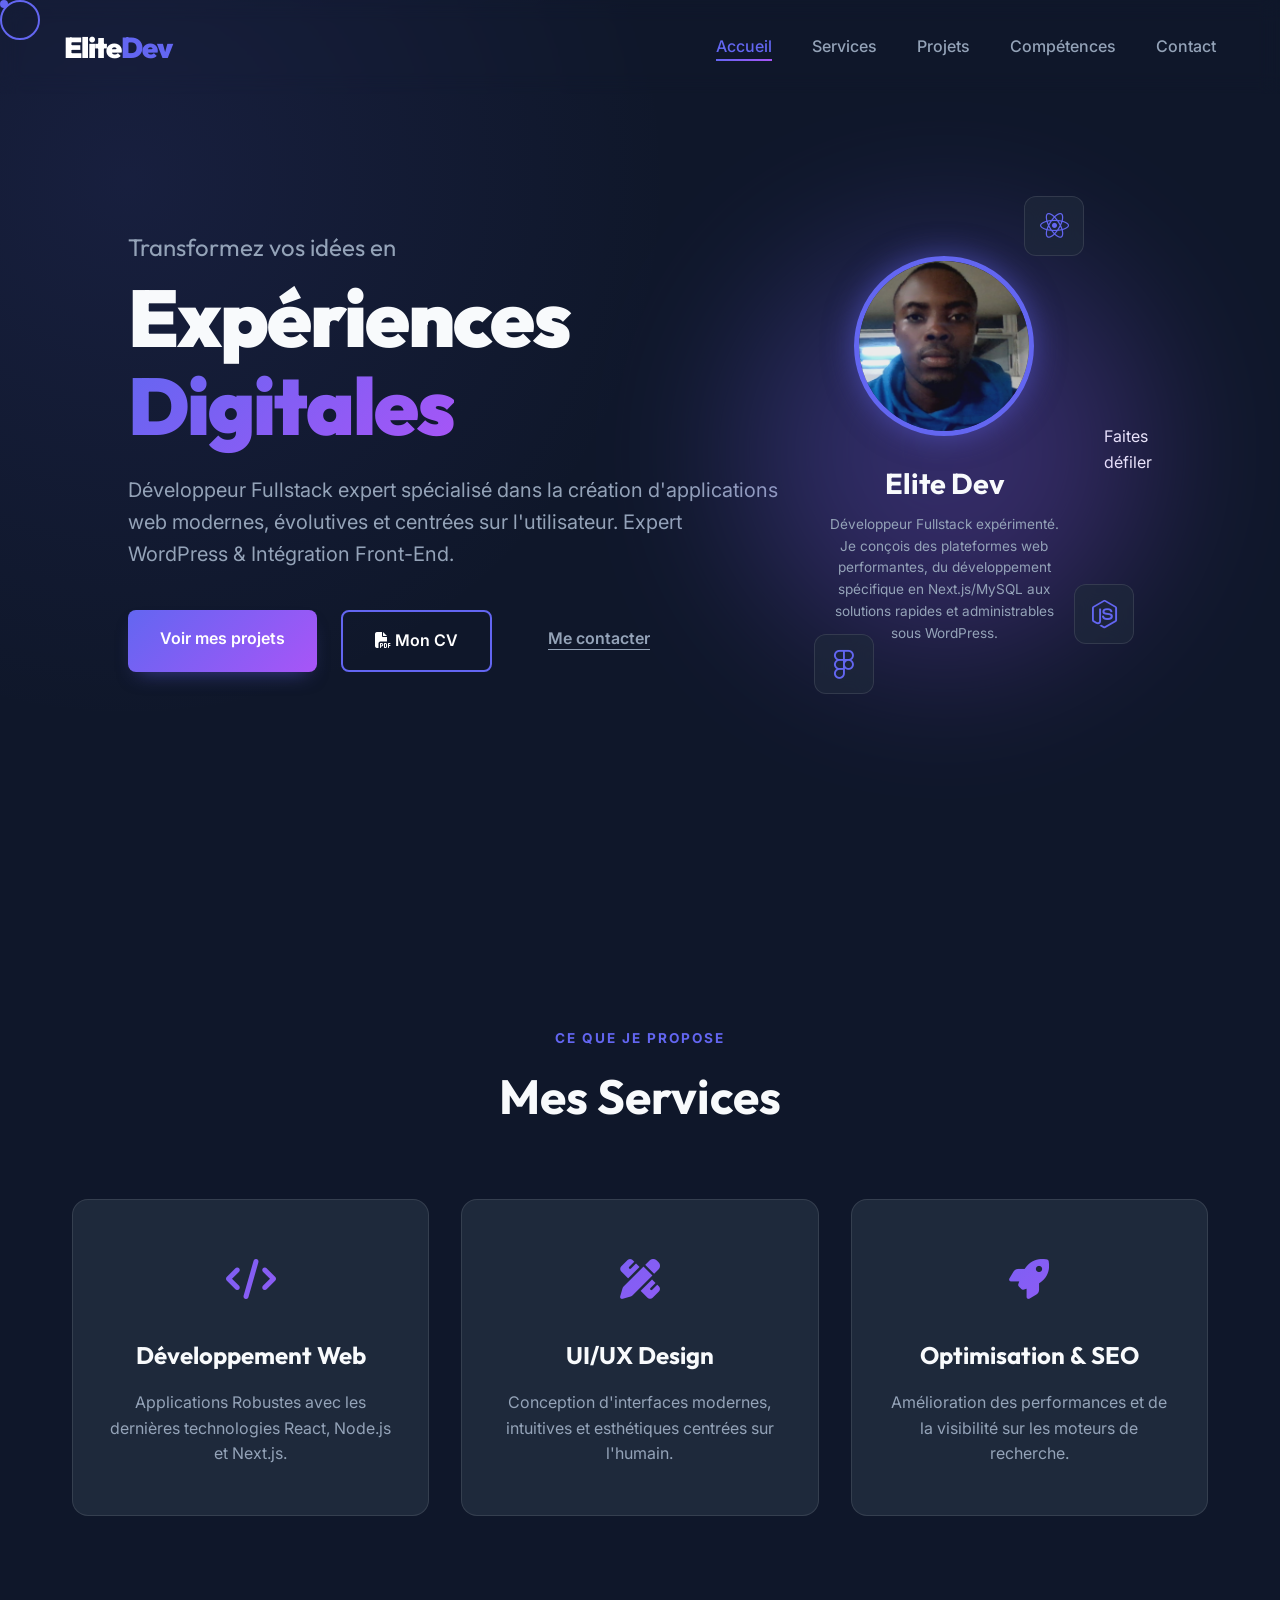
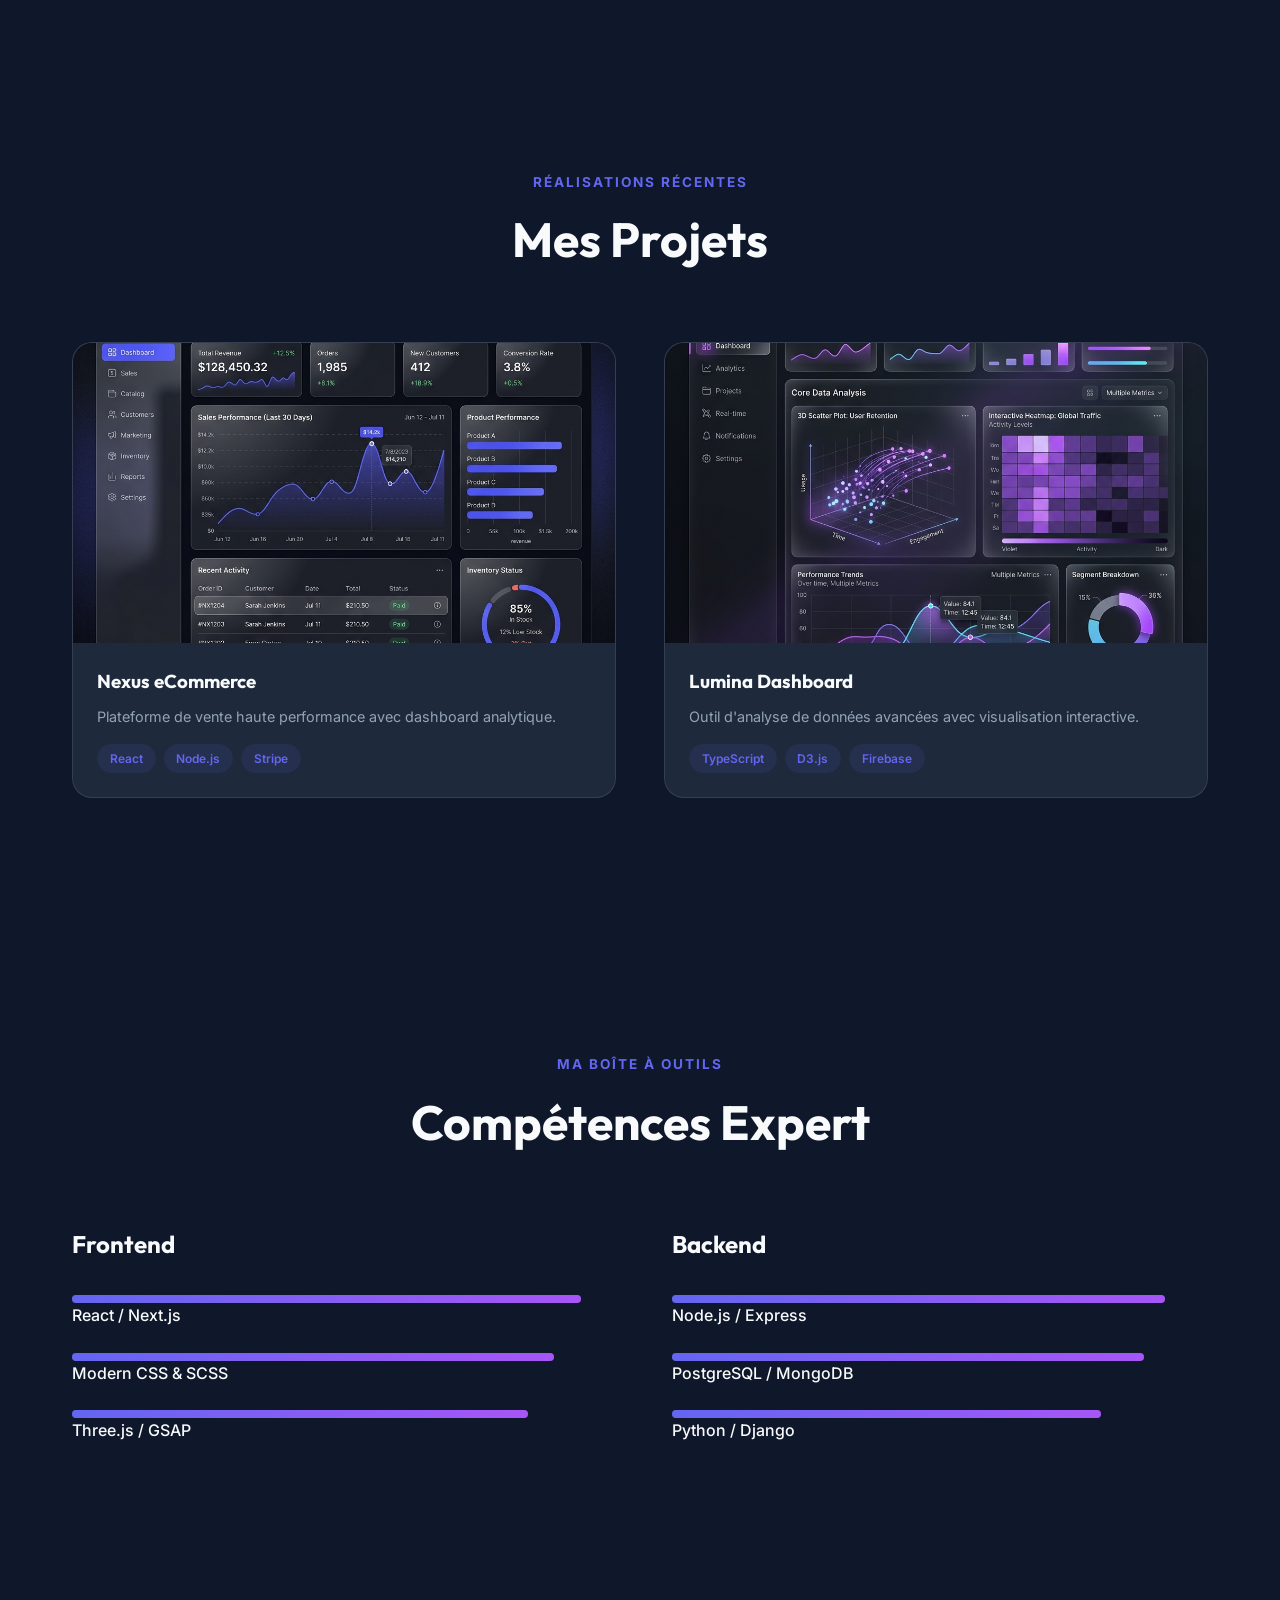
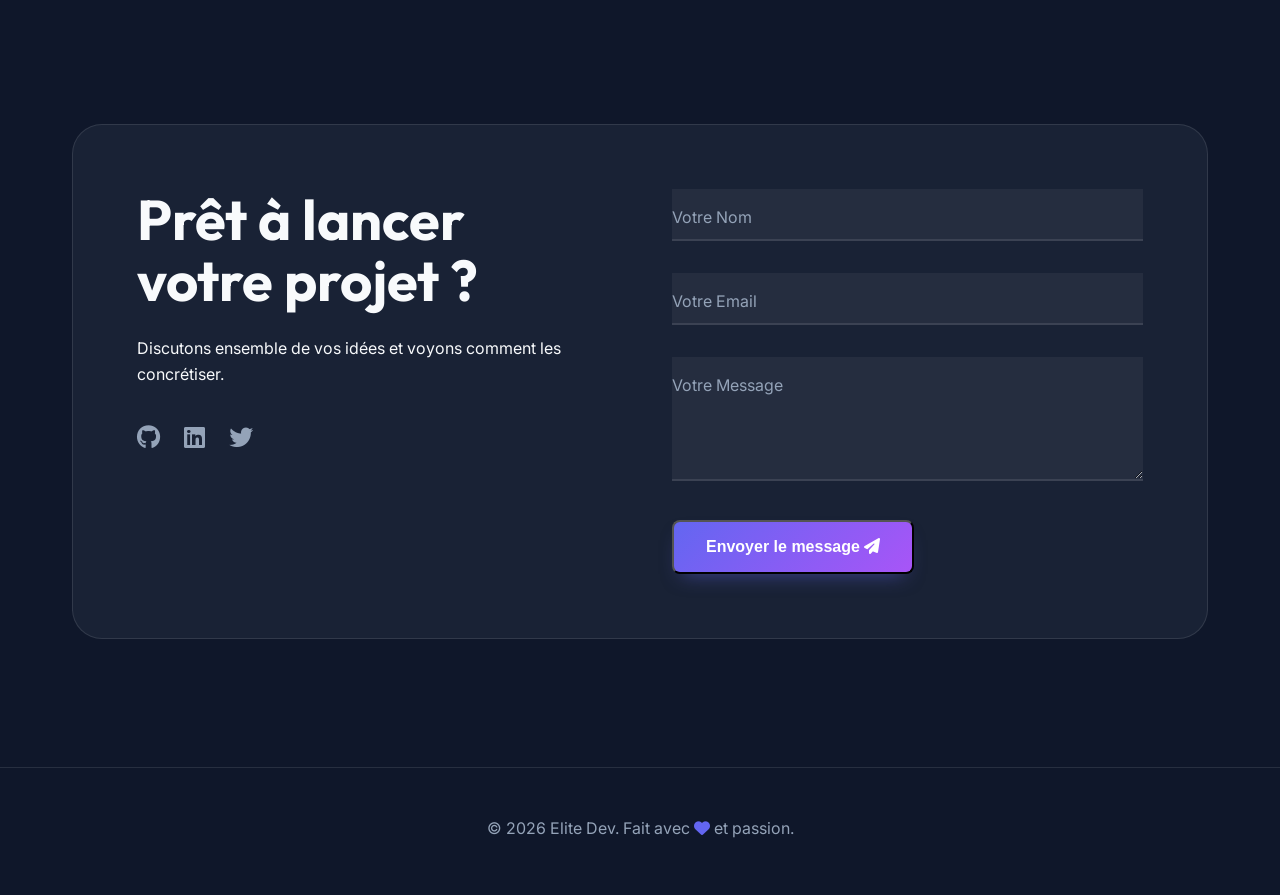
==== index.html @ 0e7a0e84 "oui" ====
<!DOCTYPE html>
<html lang="fr">

<head>
    <meta charset="UTF-8">
    <meta name="viewport" content="width=device-width, initial-scale=1.0">
    <meta name="description"
        content="Portfolio professionnel - Développeur Fullstack & UI/UX Designer à Douala, Cameroun. Création de solutions web modernes et performantes.">
    <meta name="keywords"
        content="Développeur Web Douala, Fullstack Developer Cameroun, Création site web Douala, UI/UX Designer Douala, Freelance Web Douala">
    <meta name="geo.region" content="CM-LT" />
    <meta name="geo.placename" content="Douala" />
    <meta name="geo.position" content="4.0475;9.7067" />
    <meta name="ICBM" content="4.0475, 9.7067" />
    <title>EliteDev | Développeur Fullstack & UX à Douala</title>
    <!-- Google Fonts: Inter & Outfit -->
    <link rel="preconnect" href="https://fonts.googleapis.com">
    <link rel="preconnect" href="https://fonts.gstatic.com" crossorigin>
    <link
        href="https://fonts.googleapis.com/css2?family=Inter:wght@300;400;600;700&family=Outfit:wght@400;700;900&display=swap"
        rel="stylesheet">
    <!-- Font Awesome for Icons -->
    <link rel="stylesheet" href="https://cdnjs.cloudflare.com/ajax/libs/font-awesome/6.4.0/css/all.min.css">
    <link rel="stylesheet" href="style.css">
</head>

<body class="dark-theme">
    <div class="cursor-dot"></div>
    <div class="cursor-outline"></div>

    <header>
        <nav id="navbar">
            <div class="logo">Elite<span>Dev</span></div>
            <ul class="nav-links">
                <li><a href="#home" class="active">Accueil</a></li>
                <li><a href="#services">Services</a></li>
                <li><a href="#projects">Projets</a></li>
                <li><a href="#skills">Compétences</a></li>
                <li><a href="#contact">Contact</a></li>
            </ul>
            <div class="burger">
                <div class="line1"></div>
                <div class="line2"></div>
                <div class="line3"></div>
            </div>
        </nav>
    </header>

    <main>
        <!-- Hero Section -->
        <section id="home" class="hero-section">
            <div class="hero-content">
                <h2 class="reveal">Transformez vos idées en</h2>
                <h1 class="reveal">Expériences <span class="gradient-text">Digitales</span></h1>
                <p class="reveal">Développeur Fullstack expert spécialisé dans la création d'applications web modernes,
                    évolutives et centrées sur l'utilisateur. Expert WordPress & Intégration Front-End.</p>
                <div class="hero-btns reveal">
                    <a href="#projects" class="btn btn-primary">Voir mes projets</a>
                    <a href="CV_EliteDev.pdf" class="btn btn-outline" download><i class="fas fa-file-pdf"></i> Mon
                        CV</a>
                    <a href="#contact" class="btn btn-text">Me contacter</a>
                </div>
            </div>
            <div class="hero-visual reveal">
                <div class="blob"></div>
                <div class="profile-card glass-card">
                    <img src="WIN_20250807_15_33_40_Pro.jpg" alt="Profile" class="profile-img">
                    <div class="profile-info">
                        <h3>Elite Dev</h3>
                        <p>Développeur Fullstack expérimenté. Je conçois des plateformes web performantes, du développement spécifique en Next.js/MySQL aux solutions rapides et administrables sous WordPress.</p>
                    </div>
                </div>
                <div class="floating-tech tech-1"><i class="fab fa-react"></i></div>
                <div class="floating-tech tech-2"><i class="fab fa-node-js"></i></div>
                <div class="floating-tech tech-3"><i class="fab fa-figma"></i></div>
            </div>
            <div class="scroll-down">
                <div class="mouse"></div>
                <span>Faites défiler</span>
            </div>
        </section>

        <!-- Services Section -->
        <section id="services" class="services-section section-padding">
            <div class="container">
                <div class="section-header">
                    <span class="subtitle">Ce que je propose</span>
                    <h2>Mes Services</h2>
                </div>
                <div class="services-grid">
                    <div class="service-card">
                        <div class="service-icon"><i class="fas fa-code"></i></div>
                        <h3>Développement Web</h3>
                        <p>Applications Robustes avec les dernières technologies React, Node.js et Next.js.</p>
                    </div>
                    <div class="service-card">
                        <div class="service-icon"><i class="fas fa-pencil-ruler"></i></div>
                        <h3>UI/UX Design</h3>
                        <p>Conception d'interfaces modernes, intuitives et esthétiques centrées sur l'humain.</p>
                    </div>
                    <div class="service-card">
                        <div class="service-icon"><i class="fas fa-rocket"></i></div>
                        <h3>Optimisation & SEO</h3>
                        <p>Amélioration des performances et de la visibilité sur les moteurs de recherche.</p>
                    </div>
                </div>
            </div>
        </section>

        <!-- Projects Section -->
        <section id="projects" class="projects-section section-padding">
            <div class="container">
                <div class="section-header">
                    <span class="subtitle">Réalisations récentes</span>
                    <h2>Mes Projets</h2>
                </div>
                <div class="projects-grid">
                    <!-- Project 1 -->
                    <div class="project-card reveal">
                        <div class="project-img">
                            <img src="project1.png" alt="Nexu eCommerce">
                            <div class="project-overlay">
                                <a href="#" class="btn-circle"><i class="fas fa-link"></i></a>
                            </div>
                        </div>
                        <div class="project-info">
                            <h3>Nexus eCommerce</h3>
                            <p>Plateforme de vente haute performance avec dashboard analytique.</p>
                            <div class="tags">
                                <span>React</span>
                                <span>Node.js</span>
                                <span>Stripe</span>
                            </div>
                        </div>
                    </div>
                    <!-- Template for other projects -->
                    <div class="project-card reveal">
                        <div class="project-img">
                            <img src="project2.png" alt="Lumina Dashboard">
                            <div class="project-overlay">
                                <a href="#" class="btn-circle"><i class="fas fa-link"></i></a>
                            </div>
                        </div>
                        <div class="project-info">
                            <h3>Lumina Dashboard</h3>
                            <p>Outil d'analyse de données avancées avec visualisation interactive.</p>
                            <div class="tags">
                                <span>TypeScript</span>
                                <span>D3.js</span>
                                <span>Firebase</span>
                            </div>
                        </div>
                    </div>
                </div>
            </div>
        </section>

        <!-- Skills Section -->
        <section id="skills" class="skills-section section-padding">
            <div class="container">
                <div class="section-header">
                    <span class="subtitle">Ma boîte à outils</span>
                    <h2>Compétences Expert</h2>
                </div>
                <div class="skills-wrapper">
                    <div class="skill-category">
                        <h3>Frontend</h3>
                        <div class="skill-bar">
                            <div class="skill-progress" style="width: 95%;"></div><span>React / Next.js</span>
                        </div>
                        <div class="skill-bar">
                            <div class="skill-progress" style="width: 90%;"></div><span>Modern CSS & SCSS</span>
                        </div>
                        <div class="skill-bar">
                            <div class="skill-progress" style="width: 85%;"></div><span>Three.js / GSAP</span>
                        </div>
                    </div>
                    <div class="skill-category">
                        <h3>Backend</h3>
                        <div class="skill-bar">
                            <div class="skill-progress" style="width: 92%;"></div><span>Node.js / Express</span>
                        </div>
                        <div class="skill-bar">
                            <div class="skill-progress" style="width: 88%;"></div><span>PostgreSQL / MongoDB</span>
                        </div>
                        <div class="skill-bar">
                            <div class="skill-progress" style="width: 80%;"></div><span>Python / Django</span>
                        </div>
                    </div>
                </div>
            </div>
        </section>

        <!-- Contact Section -->
        <section id="contact" class="contact-section section-padding">
            <div class="container">
                <div class="contact-box">
                    <div class="contact-info">
                        <h2>Prêt à lancer <br>votre projet ?</h2>
                        <p>Discutons ensemble de vos idées et voyons comment les concrétiser.</p>
                        <div class="social-links">
                            <a href="#"><i class="fab fa-github"></i></a>
                            <a href="#"><i class="fab fa-linkedin"></i></a>
                            <a href="#"><i class="fab fa-twitter"></i></a>
                        </div>
                    </div>
                    <form id="contact-form" class="contact-form">
                        <div class="input-group">
                            <input type="text" id="name" required placeholder=" ">
                            <label for="name">Votre Nom</label>
                        </div>
                        <div class="input-group">
                            <input type="email" id="email" required placeholder=" ">
                            <label for="email">Votre Email</label>
                        </div>
                        <div class="input-group">
                            <textarea id="message" required placeholder=" " rows="5"></textarea>
                            <label for="message">Votre Message</label>
                        </div>
                        <button type="submit" class="btn btn-primary">Envoyer le message <i
                                class="fas fa-paper-plane"></i></button>
                    </form>
                </div>
            </div>
        </section>
    </main>

    <footer>
        <div class="container">
            <p>&copy; 2026 Elite Dev. Fait avec <i class="fas fa-heart" style="color: var(--accent);"></i> et passion.
            </p>
        </div>
    </footer>

    <script src="app.js"></script>
</body>

</html>
---- style.css ----
:root {
    --primary: #0f172a;
    --secondary: #1e293b;
    --accent: #6366f1; /* Electric Indigo */
    --accent-glow: rgba(99, 102, 241, 0.5);
    --text: #f8fafc;
    --text-muted: #94a3b8;
    --white: #ffffff;
    --black: #000000;
    --gradient: linear-gradient(135deg, #6366f1 0%, #a855f7 100%);
    --glass: rgba(30, 41, 59, 0.7);
    --glass-border: rgba(255, 255, 255, 0.1);
    --transition: all 0.3s cubic-bezier(0.4, 0, 0.2, 1);
}

* {
    margin: 0;
    padding: 0;
    box-sizing: border-box;
}

html {
    scroll-behavior: smooth;
    font-size: 16px;
}

body {
    font-family: 'Inter', sans-serif;
    background-color: var(--primary);
    color: var(--text);
    line-height: 1.6;
    overflow-x: hidden;
    cursor: default; /* Fallback */
}

h1, h2, h3, .logo {
    font-family: 'Outfit', sans-serif;
}

.container {
    max-width: 1200px;
    margin: 0 auto;
    padding: 0 2rem;
}

.section-padding {
    padding: 8rem 0;
}

.gradient-text {
    background: var(--gradient);
    -webkit-background-clip: text;
    background-clip: text;
    -webkit-text-fill-color: transparent;
}

/* Custom Cursor */
.cursor-dot {
    width: 8px;
    height: 8px;
    background-color: var(--accent);
    position: fixed;
    border-radius: 50%;
    pointer-events: none;
    z-index: 9999;
}

.cursor-outline {
    width: 40px;
    height: 40px;
    border: 2px solid var(--accent);
    position: fixed;
    border-radius: 50%;
    pointer-events: none;
    z-index: 9998;
    transition: width 0.3s, height 0.3s;
}

/* Header & Navbar */
header {
    position: fixed;
    top: 0;
    width: 100%;
    z-index: 1000;
    transition: var(--transition);
}

nav {
    display: flex;
    justify-content: space-between;
    align-items: center;
    padding: 1.5rem 5%;
    background: transparent;
    backdrop-filter: blur(10px);
}

nav.scrolled {
    padding: 1rem 5%;
    background: var(--glass);
    border-bottom: 1px solid var(--glass-border);
}

.logo {
    font-size: 1.8rem;
    font-weight: 900;
    color: var(--white);
    letter-spacing: -1px;
}

.logo span {
    color: var(--accent);
}

.nav-links {
    display: flex;
    list-style: none;
    gap: 2.5rem;
}

.nav-links a {
    text-decoration: none;
    color: var(--text-muted);
    font-weight: 500;
    font-size: 1rem;
    transition: var(--transition);
    position: relative;
}

.nav-links a:hover, .nav-links a.active {
    color: var(--accent);
}

.nav-links a::after {
    content: '';
    position: absolute;
    bottom: -5px;
    left: 0;
    width: 0;
    height: 2px;
    background: var(--gradient);
    transition: var(--transition);
}

.nav-links a:hover::after, .nav-links a.active::after {
    width: 100%;
}

/* Burger Menu Style */
.burger {
    display: none;
    cursor: pointer;
    z-index: 1001;
}

.burger div {
    width: 25px;
    height: 3px;
    background-color: var(--white);
    margin: 5px;
    transition: var(--transition);
}

/* Hero Section */
.hero-section {
    height: 100vh;
    display: flex;
    align-items: center;
    justify-content: space-between;
    padding: 0 10%;
    position: relative;
    background: radial-gradient(circle at 10% 20%, rgba(99, 102, 241, 0.1) 0%, transparent 40%);
}

.hero-content h2 {
    font-size: 1.5rem;
    color: var(--text-muted);
    font-weight: 400;
    margin-bottom: 0.5rem;
}

.hero-content h1 {
    font-size: 5rem;
    font-weight: 900;
    line-height: 1.1;
    margin-bottom: 1.5rem;
    letter-spacing: -2px;
}

.hero-content p {
    font-size: 1.25rem;
    color: var(--text-muted);
    margin-bottom: 2.5rem;
}

.hero-btns {
    display: flex;
    gap: 1.5rem;
}

.btn {
    padding: 1rem 2rem;
    border-radius: 8px;
    text-decoration: none;
    font-weight: 600;
    display: inline-block;
    transition: var(--transition);
    cursor: pointer;
    font-size: 1rem;
}

.btn-primary {
    background: var(--gradient);
    color: var(--white);
    box-shadow: 0 10px 20px -10px var(--accent-glow);
}

.btn-outline {
    background: transparent;
    color: var(--white);
    border: 2px solid var(--accent); /* Renforcement pour le CV */
}

.btn-text {
    background: transparent;
    color: var(--text-muted);
    text-decoration: underline;
    text-underline-offset: 5px;
}

.btn-primary:hover {
    transform: translateY(-5px);
    box-shadow: 0 15px 30px -10px var(--accent-glow);
}

.btn-outline:hover {
    background: var(--accent);
    color: var(--white);
}

.btn-text:hover {
    color: var(--accent);
}

.hero-visual {
    position: relative;
    flex-basis: 40%;
}

.blob {
    position: absolute;
    top: 50%;
    left: 50%;
    transform: translate(-50%, -50%);
    width: 400px;
    height: 400px;
    background: var(--gradient);
    border-radius: 50%;
    filter: blur(80px);
    opacity: 0.3;
    animation: move 20s infinite alternate;
}

.profile-card {
    display: flex;
    flex-direction: column; /* Mise en colonnes pour plus d'impact */
    align-items: center;
    gap: 1.5rem;
    padding: 2.5rem;
    min-width: 320px;
    position: relative;
    z-index: 5;
    text-align: center;
}

.profile-img {
    width: 180px; /* Sensiblement agrandie */
    height: 180px;
    border-radius: 50%;
    object-fit: cover;
    border: 5px solid var(--accent);
    box-shadow: 0 0 30px var(--accent-glow);
}

.profile-info h3 {
    font-size: 1.8rem;
    margin-bottom: 0.5rem;
}

.profile-info p {
    font-size: 0.85rem;
    color: var(--text-muted);
}

.floating-tech {
    position: absolute;
    width: 60px;
    height: 60px;
    background: var(--glass);
    border: 1px solid var(--glass-border);
    border-radius: 12px;
    display: flex;
    align-items: center;
    justify-content: center;
    font-size: 1.8rem;
    color: var(--accent);
    backdrop-filter: blur(10px);
    animation: float 4s ease-in-out infinite;
}

.tech-1 { top: -20px; right: 20px; animation-delay: 0s; }
.tech-2 { bottom: 40px; right: -30px; animation-delay: 1s; }
.tech-3 { bottom: -10px; left: 30px; animation-delay: 2s; }

@keyframes float {
    0%, 100% { transform: translateY(0); }
    50% { transform: translateY(-15px); }
}

/* Services */
.section-header {
    text-align: center;
    margin-bottom: 4rem;
}

.subtitle {
    color: var(--accent);
    text-transform: uppercase;
    font-weight: 700;
    letter-spacing: 2px;
    font-size: 0.85rem;
    display: block;
    margin-bottom: 0.5rem;
}

.section-header h2 {
    font-size: 3rem;
    font-weight: 700;
}

.services-grid {
    display: grid;
    grid-template-columns: repeat(auto-fit, minmax(300px, 1fr));
    gap: 2rem;
}

.service-card {
    background: var(--secondary);
    padding: 3rem 2rem;
    border-radius: 16px;
    border: 1px solid var(--glass-border);
    transition: var(--transition);
    text-align: center;
}

.service-card:hover {
    transform: translateY(-10px);
    border-color: var(--accent);
    box-shadow: 0 20px 40px -20px var(--accent-glow);
}

.service-icon {
    font-size: 2.5rem;
    background: var(--gradient);
    -webkit-background-clip: text;
    background-clip: text;
    -webkit-text-fill-color: transparent;
    margin-bottom: 1.5rem;
}

.service-card h3 {
    font-size: 1.5rem;
    margin-bottom: 1rem;
}

.service-card p {
    color: var(--text-muted);
}

/* Projects */
.projects-grid {
    display: grid;
    grid-template-columns: repeat(auto-fit, minmax(400px, 1fr));
    gap: 3rem;
}

.project-card {
    border-radius: 20px;
    overflow: hidden;
    background: var(--secondary);
    border: 1px solid var(--glass-border);
}

.project-img {
    height: 300px;
    background: #111; /* Placeholder */
    position: relative;
    overflow: hidden;
}

.project-img img {
    width: 100%;
    height: 100%;
    object-fit: cover;
    transition: transform 0.5s ease;
}

.project-card:hover .project-img img {
    transform: scale(1.1);
}

.project-overlay {
    position: absolute;
    top: 0; left: 0; width: 100%; height: 100%;
    background: rgba(15, 23, 42, 0.8);
    display: flex;
    align-items: center;
    justify-content: center;
    opacity: 0;
    transition: var(--transition);
}

.project-card:hover .project-overlay {
    opacity: 1;
}

.btn-circle {
    width: 60px;
    height: 60px;
    border-radius: 50%;
    background: var(--accent);
    color: var(--white);
    display: flex;
    align-items: center;
    justify-content: center;
    font-size: 1.5rem;
    text-decoration: none;
}

.project-info {
    padding: 1.5rem;
}

.project-info h3 {
    margin-bottom: 0.5rem;
}

.project-info p {
    color: var(--text-muted);
    font-size: 0.9rem;
    margin-bottom: 1rem;
}

.tags {
    display: flex;
    gap: 0.5rem;
    flex-wrap: wrap;
}

.tags span {
    background: rgba(99, 102, 241, 0.1);
    color: var(--accent);
    padding: 0.3rem 0.8rem;
    border-radius: 20px;
    font-size: 0.75rem;
    font-weight: 600;
}

/* Skills */
.skills-wrapper {
    display: grid;
    grid-template-columns: 1fr 1fr;
    gap: 4rem;
}

.skill-category h3 {
    margin-bottom: 2rem;
    font-size: 1.5rem;
}

.skill-bar {
    margin-bottom: 1.5rem;
    position: relative;
}

.skill-bar span {
    display: block;
    margin-bottom: 0.5rem;
    font-weight: 500;
}

.skill-progress {
    height: 8px;
    background: var(--glass-border);
    border-radius: 4px;
    position: relative;
    overflow: hidden;
}

.skill-progress::after {
    content: '';
    position: absolute;
    left: 0; top: 0;
    height: 100%;
    background: var(--gradient);
    width: 0;
    transition: 1.5s ease-out;
}

/* Progress animation handled by JS Intersection Observer later */
.skill-progress.active::after {
    width: 100%; /* Will be controlled by inline style */
}

/* Contact */
.contact-box {
    display: grid;
    grid-template-columns: 1fr 1fr;
    gap: 4rem;
    background: var(--glass);
    padding: 4rem;
    border-radius: 30px;
    border: 1px solid var(--glass-border);
}

.contact-info h2 {
    font-size: 3.5rem;
    line-height: 1.1;
    margin-bottom: 1.5rem;
}

.social-links {
    display: flex;
    gap: 1.5rem;
    margin-top: 2rem;
}

.social-links a {
    font-size: 1.5rem;
    color: var(--text-muted);
    transition: var(--transition);
}

.social-links a:hover {
    color: var(--accent);
    transform: translateY(-3px);
}

.input-group {
    position: relative;
    margin-bottom: 2rem;
}

.input-group input, .input-group textarea {
    width: 100%;
    background: rgba(255, 255, 255, 0.05);
    border: none;
    border-bottom: 2px solid var(--glass-border);
    padding: 1rem 0;
    color: var(--white);
    font-size: 1rem;
    outline: none;
    transition: var(--transition);
}

.input-group label {
    position: absolute;
    left: 0;
    top: 1rem;
    color: var(--text-muted);
    pointer-events: none;
    transition: var(--transition);
}

.input-group input:focus + label,
.input-group input:not(:placeholder-shown) + label,
.input-group textarea:focus + label,
.input-group textarea:not(:placeholder-shown) + label {
    top: -1.2rem;
    font-size: 0.8rem;
    color: var(--accent);
}

.input-group input:focus, .input-group textarea:focus {
    border-color: var(--accent);
}

/* Footer */
footer {
    padding: 3rem 0;
    border-top: 1px solid var(--glass-border);
    text-align: center;
}

footer p {
    color: var(--text-muted);
}

/* Responsive */
@media (max-width: 992px) {
    .hero-section {
        flex-direction: column;
        justify-content: center;
        text-align: center;
        padding-top: 8rem;
    }
    .hero-content h1 { font-size: 3.5rem; }
    .hero-visual { display: none; }
    .contact-box { grid-template-columns: 1fr; padding: 2rem; }
}

@media (max-width: 768px) {
    .nav-links {
        position: fixed;
        right: 0px;
        height: 100vh;
        top: 0px;
        background-color: var(--secondary);
        display: flex;
        flex-direction: column;
        align-items: center;
        justify-content: center;
        width: 70%;
        transform: translateX(100%);
        transition: transform 0.5s ease-in;
        z-index: 1000;
        gap: 3rem;
        box-shadow: -10px 0 30px rgba(0,0,0,0.5);
    }

    .nav-links.nav-active {
        transform: translateX(0%);
    }

    .burger {
        display: block;
    }

    .skills-wrapper { grid-template-columns: 1fr; }
    .section-header h2 { font-size: 2.2rem; }
}

/* Burger Animation */
.toggle .line1 {
    transform: rotate(-45deg) translate(-5px, 6px);
}
.toggle .line2 {
    opacity: 0;
}
.toggle .line3 {
    transform: rotate(45deg) translate(-5px, -6px);
}

/* Code Syntax Highlighting */
.code-keyword { color: #c678dd; }
.code-var { color: #e06c75; }
.code-prop { color: #d19a66; }
.code-string { color: #98c379; }

@keyframes move {
    0% { transform: translate(-50%, -50%) scale(1); }
    100% { transform: translate(-30%, -40%) scale(1.2); }
}

.reveal {
    opacity: 0;
    transform: translateY(30px);
    transition: 1s cubic-bezier(0.17, 0.85, 0.438, 0.99);
}

.reveal.visible {
    opacity: 1;
    transform: translateY(0);
}
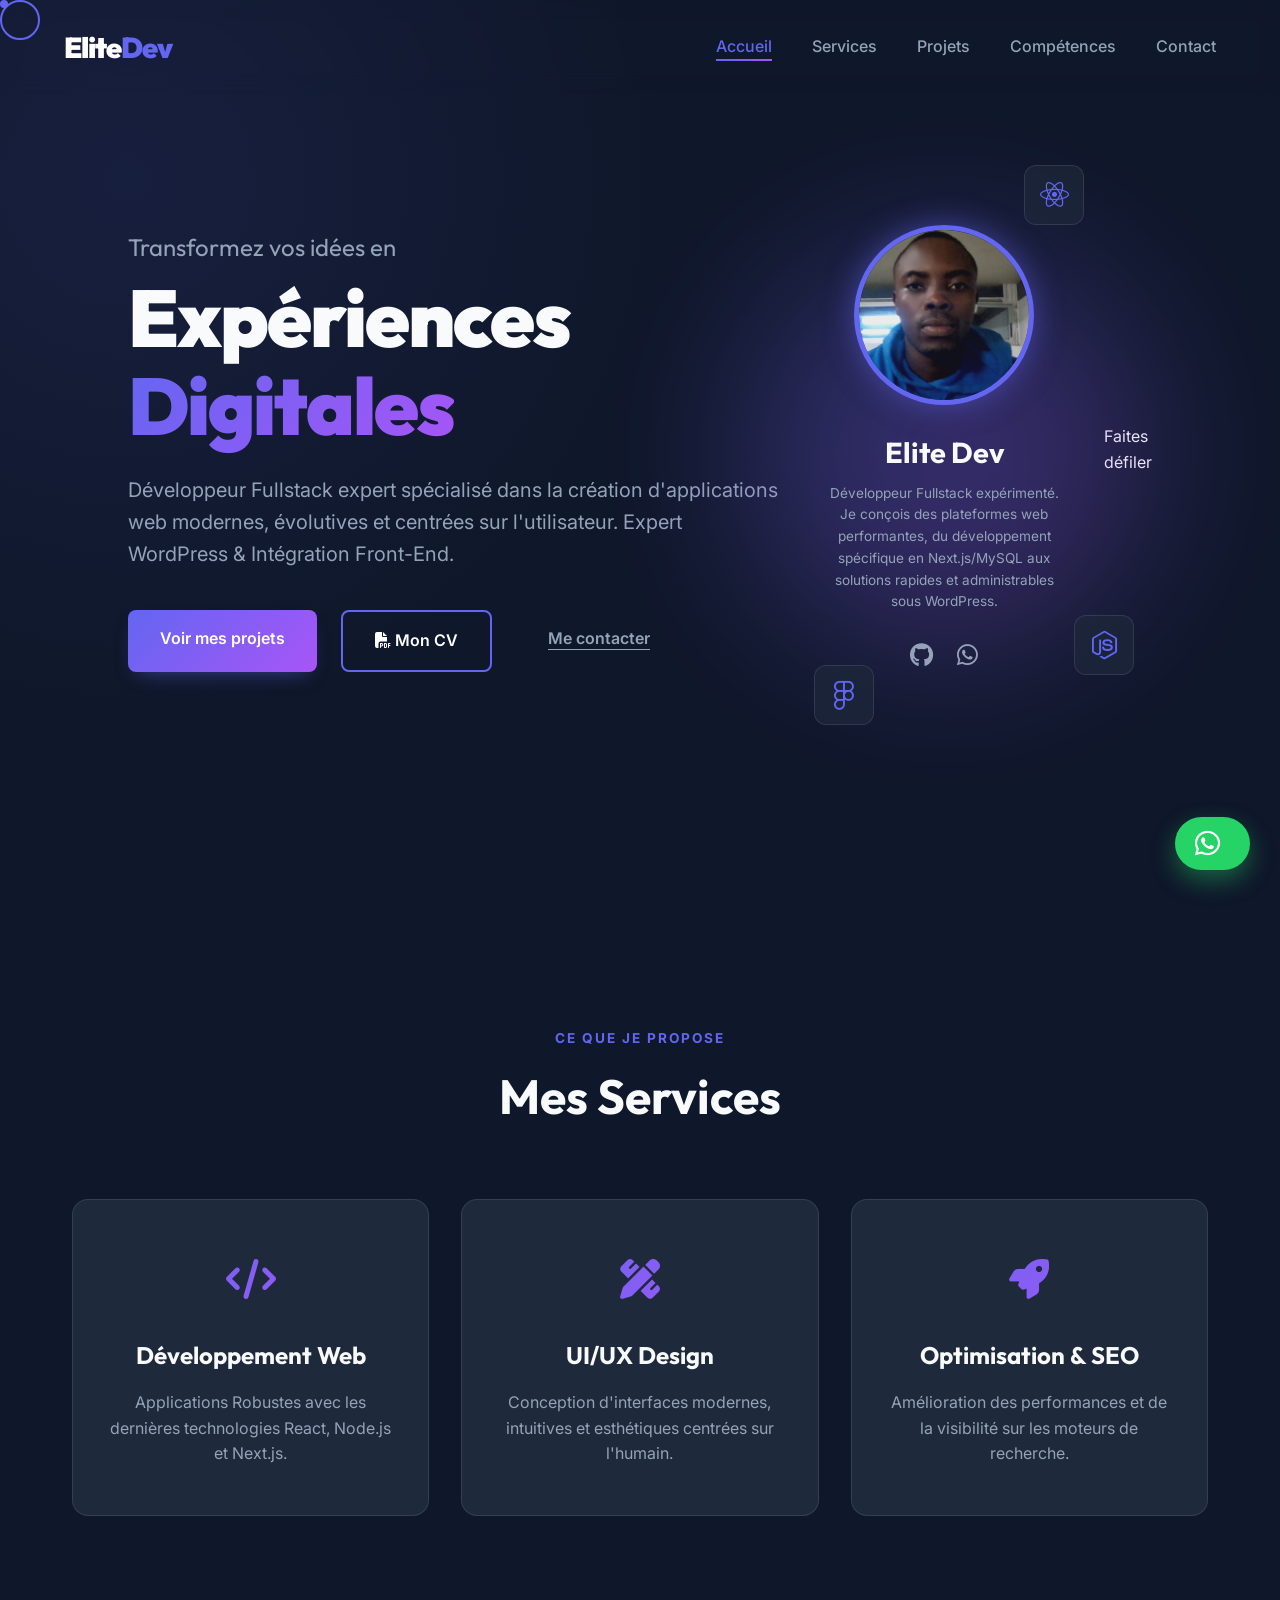
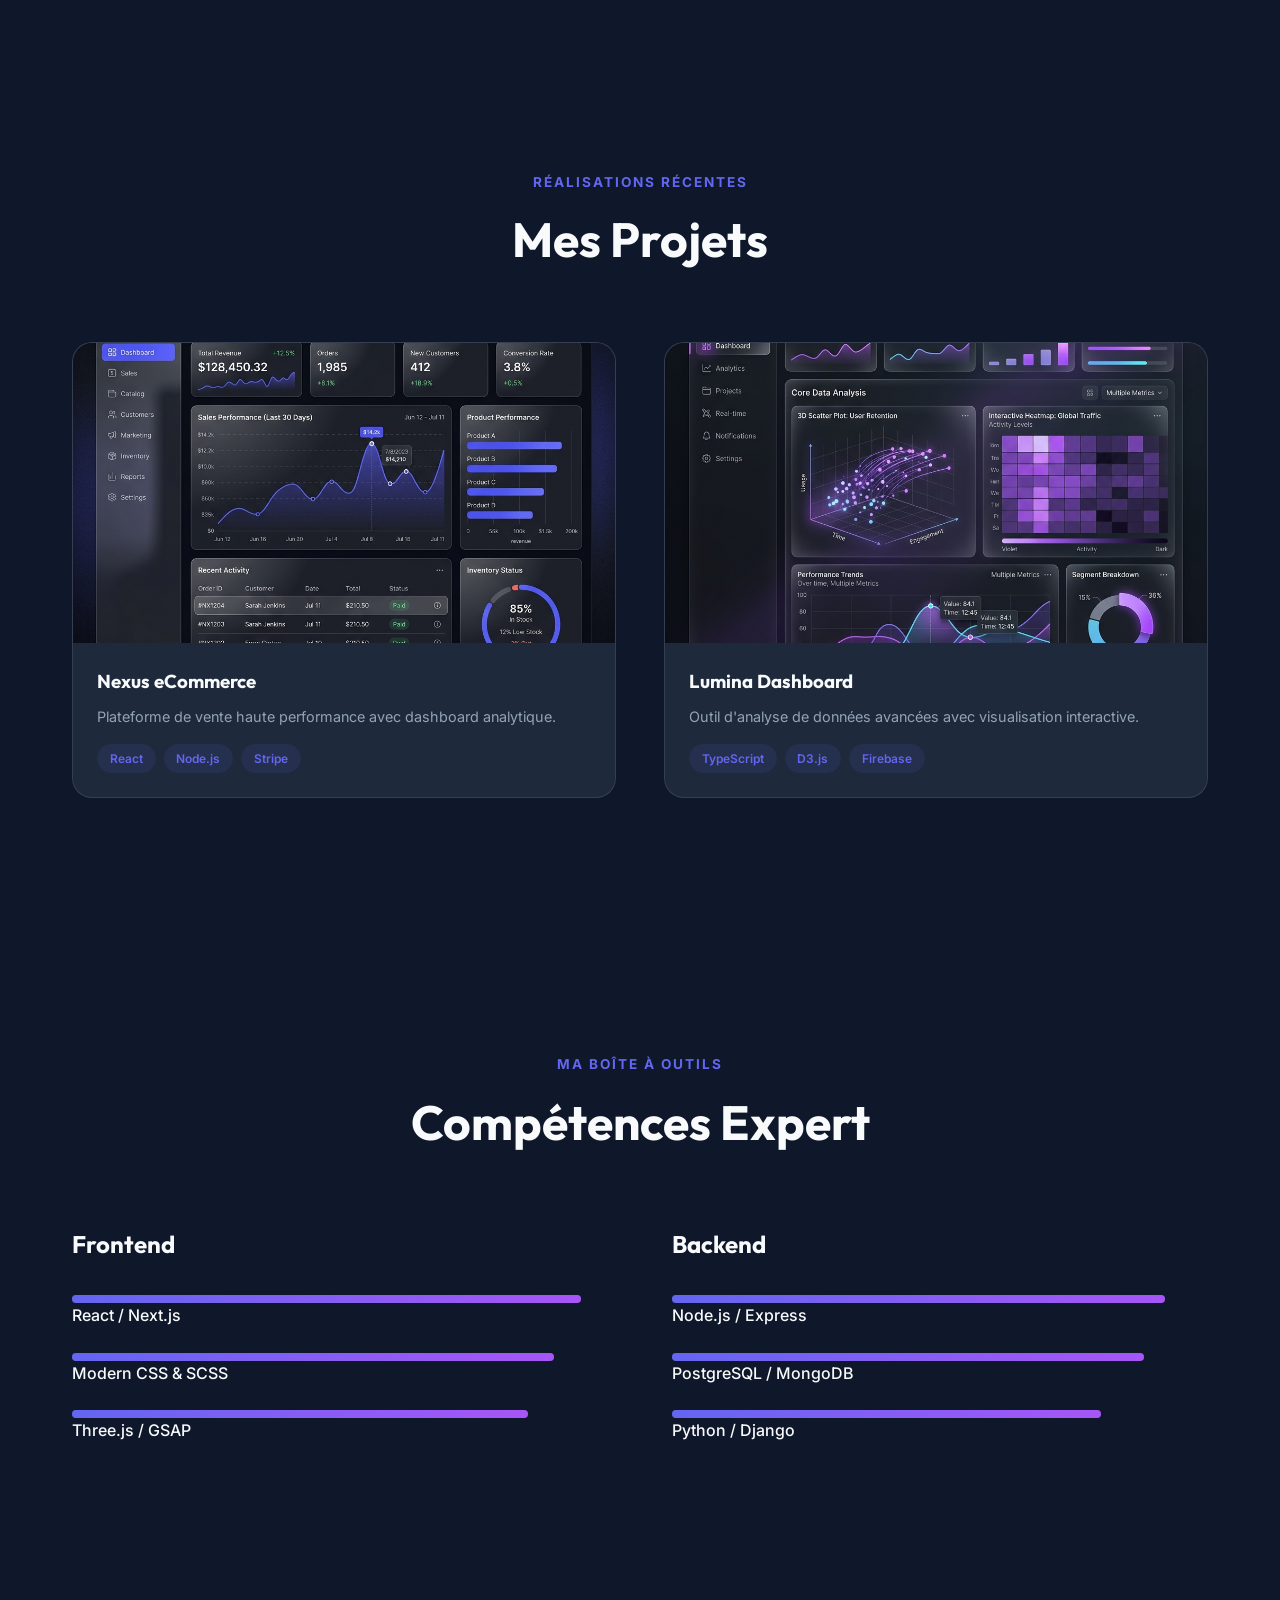
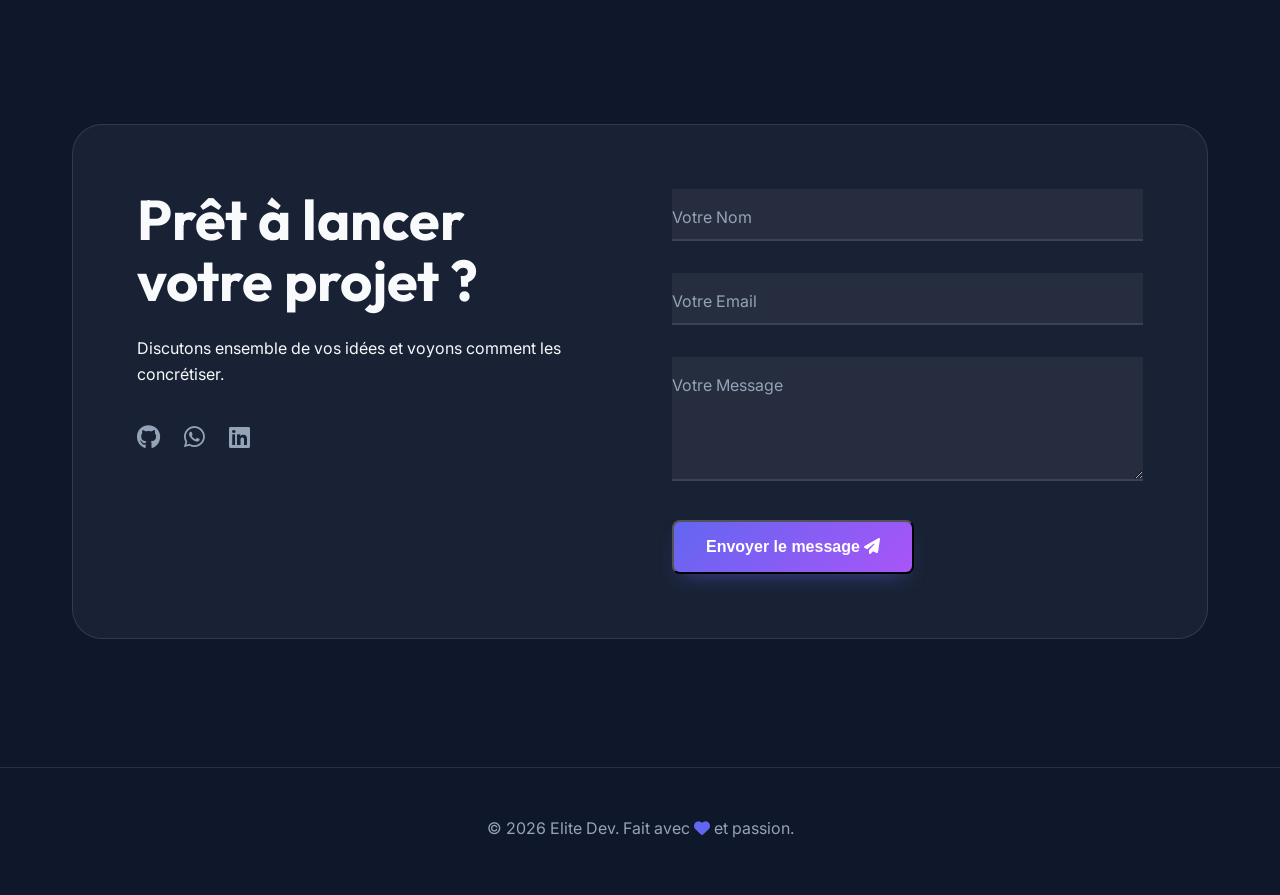
==== commit e6b16376: "Mise à jour du portfolio : contact et design" ====
--- a/index.html
+++ b/index.html
@@ -67,7 +67,13 @@
                     <img src="WIN_20250807_15_33_40_Pro.jpg" alt="Profile" class="profile-img">
                     <div class="profile-info">
                         <h3>Elite Dev</h3>
-                        <p>Développeur Fullstack expérimenté. Je conçois des plateformes web performantes, du développement spécifique en Next.js/MySQL aux solutions rapides et administrables sous WordPress.</p>
+                        <p>Développeur Fullstack expérimenté. Je conçois des plateformes web performantes, du
+                            développement spécifique en Next.js/MySQL aux solutions rapides et administrables sous
+                            WordPress.</p>
+                        <div class="profile-socials">
+                            <a href="https://github.com/Proprenana" target="_blank" rel="noopener noreferrer"><i class="fab fa-github"></i></a>
+                            <a href="https://wa.me/237656687317" target="_blank" rel="noopener noreferrer"><i class="fab fa-whatsapp"></i></a>
+                        </div>
                     </div>
                 </div>
                 <div class="floating-tech tech-1"><i class="fab fa-react"></i></div>
@@ -199,9 +205,9 @@
                         <h2>Prêt à lancer <br>votre projet ?</h2>
                         <p>Discutons ensemble de vos idées et voyons comment les concrétiser.</p>
                         <div class="social-links">
-                            <a href="#"><i class="fab fa-github"></i></a>
+                            <a href="https://github.com/Proprenana" target="_blank" rel="noopener noreferrer"><i class="fab fa-github"></i></a>
+                            <a href="https://wa.me/237656687317" target="_blank" rel="noopener noreferrer"><i class="fab fa-whatsapp"></i></a>
                             <a href="#"><i class="fab fa-linkedin"></i></a>
-                            <a href="#"><i class="fab fa-twitter"></i></a>
                         </div>
                     </div>
                     <form id="contact-form" class="contact-form">
@@ -232,6 +238,13 @@
         </div>
     </footer>
 
+    <div class="whatsapp-float">
+        <a href="https://wa.me/237656687317" target="_blank" rel="noopener noreferrer">
+            <i class="fab fa-whatsapp"></i>
+            <span>Discuter sur WhatsApp</span>
+        </a>
+    </div>
+
     <script src="app.js"></script>
 </body>
 
--- a/style.css
+++ b/style.css
@@ -43,6 +43,13 @@
     padding: 0 2rem;
 }
 
+@media (max-width: 768px) {
+    .container {
+        padding: 0 1.5rem;
+    }
+}
+
+
 .section-padding {
     padding: 8rem 0;
 }
@@ -76,6 +83,14 @@
     transition: width 0.3s, height 0.3s;
 }
 
+/* Hide cursor on touch devices */
+@media (hover: none) and (pointer: coarse) {
+    .cursor-dot, .cursor-outline {
+        display: none;
+    }
+}
+
+
 /* Header & Navbar */
 header {
     position: fixed;
@@ -162,7 +177,7 @@
 
 /* Hero Section */
 .hero-section {
-    height: 100vh;
+    min-height: 100vh;
     display: flex;
     align-items: center;
     justify-content: space-between;
@@ -170,6 +185,7 @@
     position: relative;
     background: radial-gradient(circle at 10% 20%, rgba(99, 102, 241, 0.1) 0%, transparent 40%);
 }
+
 
 .hero-content h2 {
     font-size: 1.5rem;
@@ -195,7 +211,9 @@
 .hero-btns {
     display: flex;
     gap: 1.5rem;
-}
+    flex-wrap: wrap;
+}
+
 
 .btn {
     padding: 1rem 2rem;
@@ -245,6 +263,7 @@
     position: relative;
     flex-basis: 40%;
 }
+
 
 .blob {
     position: absolute;
@@ -289,6 +308,24 @@
 .profile-info p {
     font-size: 0.85rem;
     color: var(--text-muted);
+    margin-bottom: 1.5rem;
+}
+
+.profile-socials {
+    display: flex;
+    justify-content: center;
+    gap: 1.5rem;
+}
+
+.profile-socials a {
+    font-size: 1.5rem;
+    color: var(--text-muted);
+    transition: var(--transition);
+}
+
+.profile-socials a:hover {
+    color: var(--accent);
+    transform: scale(1.2);
 }
 
 .floating-tech {
@@ -339,9 +376,10 @@
 
 .services-grid {
     display: grid;
-    grid-template-columns: repeat(auto-fit, minmax(300px, 1fr));
+    grid-template-columns: repeat(auto-fit, minmax(280px, 1fr));
     gap: 2rem;
 }
+
 
 .service-card {
     background: var(--secondary);
@@ -379,9 +417,10 @@
 /* Projects */
 .projects-grid {
     display: grid;
-    grid-template-columns: repeat(auto-fit, minmax(400px, 1fr));
+    grid-template-columns: repeat(auto-fit, minmax(320px, 1fr));
     gap: 3rem;
 }
+
 
 .project-card {
     border-radius: 20px;
@@ -597,16 +636,49 @@
 
 /* Responsive */
 @media (max-width: 992px) {
+    .section-padding {
+        padding: 5rem 0;
+    }
+
     .hero-section {
-        flex-direction: column;
+        flex-direction: column-reverse;
         justify-content: center;
         text-align: center;
-        padding-top: 8rem;
-    }
-    .hero-content h1 { font-size: 3.5rem; }
-    .hero-visual { display: none; }
-    .contact-box { grid-template-columns: 1fr; padding: 2rem; }
-}
+        padding: 8rem 5% 4rem;
+        gap: 4rem;
+    }
+
+    .hero-content h1 {
+        font-size: 3.5rem;
+    }
+
+    .hero-btns {
+        justify-content: center;
+    }
+
+    .hero-visual {
+        flex-basis: auto;
+        width: 100%;
+        display: flex;
+        justify-content: center;
+    }
+
+    .blob {
+        width: 300px;
+        height: 300px;
+    }
+
+    .contact-box {
+        grid-template-columns: 1fr;
+        padding: 2.5rem;
+        gap: 3rem;
+    }
+    
+    .contact-info h2 {
+        font-size: 2.5rem;
+    }
+}
+
 
 @media (max-width: 768px) {
     .nav-links {
@@ -619,25 +691,105 @@
         flex-direction: column;
         align-items: center;
         justify-content: center;
-        width: 70%;
+        width: 100%;
         transform: translateX(100%);
-        transition: transform 0.5s ease-in;
+        transition: transform 0.5s cubic-bezier(0.77, 0.2, 0.05, 1);
         z-index: 1000;
-        gap: 3rem;
+        gap: 2.5rem;
         box-shadow: -10px 0 30px rgba(0,0,0,0.5);
+    }
+
+    .nav-links a {
+        font-size: 1.5rem;
+        color: var(--white);
     }
 
     .nav-links.nav-active {
         transform: translateX(0%);
     }
 
+
     .burger {
         display: block;
     }
 
-    .skills-wrapper { grid-template-columns: 1fr; }
-    .section-header h2 { font-size: 2.2rem; }
-}
+    .hero-content h1 {
+        font-size: 2.8rem;
+    }
+
+    .hero-content p {
+        font-size: 1.1rem;
+    }
+
+    .services-grid {
+        grid-template-columns: 1fr;
+    }
+
+    .projects-grid {
+        grid-template-columns: 1fr;
+    }
+
+    .skills-wrapper {
+        grid-template-columns: 1fr;
+        gap: 2rem;
+    }
+
+    .section-header h2 {
+        font-size: 2.2rem;
+    }
+
+    .profile-card {
+        min-width: unset;
+        width: 100%;
+        max-width: 350px;
+        padding: 1.5rem;
+    }
+
+    .profile-img {
+        width: 140px;
+        height: 140px;
+    }
+
+    .floating-tech {
+        width: 45px;
+        height: 45px;
+        font-size: 1.4rem;
+    }
+
+    .tech-1 { top: -10px; right: 10px; }
+    .tech-2 { bottom: 20px; right: -10px; }
+    .tech-3 { bottom: -5px; left: 10px; }
+}
+
+
+@media (max-width: 480px) {
+    .hero-content h1 {
+        font-size: 2.2rem;
+    }
+    
+    .hero-btns {
+        flex-direction: column;
+        width: 100%;
+    }
+    
+    .btn {
+        width: 100%;
+        text-align: center;
+    }
+
+    .section-padding {
+        padding: 4rem 0;
+    }
+
+    .contact-box {
+        padding: 1.5rem;
+    }
+
+    .contact-info h2 {
+        font-size: 2rem;
+    }
+}
+
 
 /* Burger Animation */
 .toggle .line1 {
@@ -671,3 +823,60 @@
     opacity: 1;
     transform: translateY(0);
 }
+/* Floating WhatsApp Button */
+.whatsapp-float {
+    position: fixed;
+    bottom: 30px;
+    right: 30px;
+    z-index: 1000;
+}
+
+.whatsapp-float a {
+    display: flex;
+    align-items: center;
+    gap: 10px;
+    background: #25d366;
+    color: white;
+    padding: 12px 20px;
+    border-radius: 50px;
+    text-decoration: none;
+    font-weight: 600;
+    box-shadow: 0 10px 25px rgba(37, 211, 102, 0.4);
+    transition: var(--transition);
+}
+
+.whatsapp-float a i {
+    font-size: 1.8rem;
+}
+
+.whatsapp-float a span {
+    max-width: 0;
+    overflow: hidden;
+    white-space: nowrap;
+    transition: max-width 0.5s ease;
+}
+
+.whatsapp-float:hover a span {
+    max-width: 200px;
+}
+
+.whatsapp-float a:hover {
+    transform: translateY(-5px);
+    box-shadow: 0 15px 30px rgba(37, 211, 102, 0.6);
+}
+
+@media (max-width: 768px) {
+    .whatsapp-float {
+        bottom: 20px;
+        right: 20px;
+    }
+    
+    .whatsapp-float a span {
+        display: none;
+    }
+    
+    .whatsapp-float a {
+        padding: 15px;
+        border-radius: 50%;
+    }
+}
